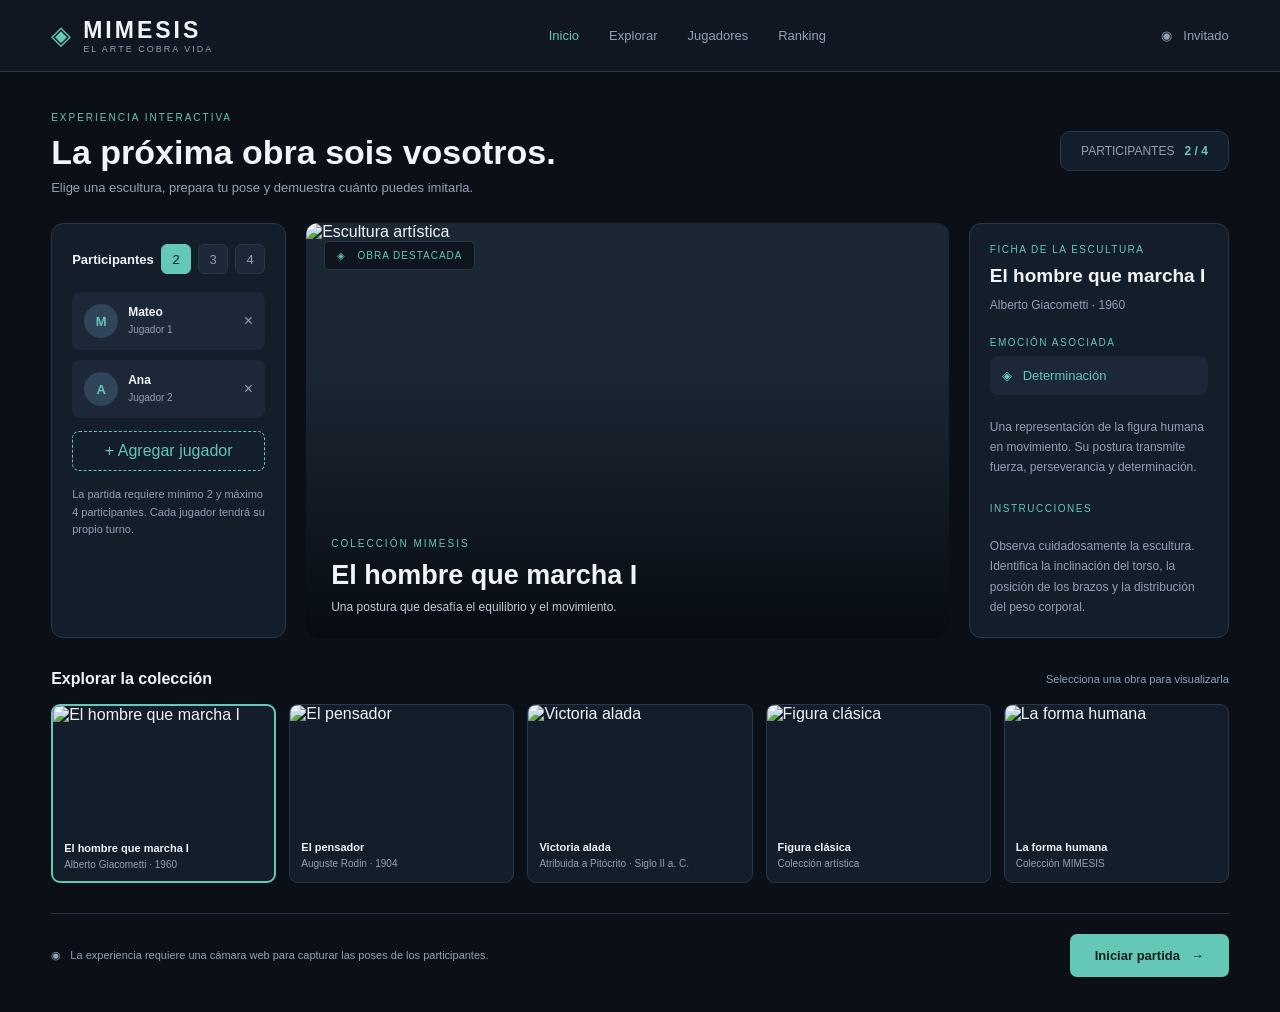
==== index.html @ 9982d20b "Componentes Iniciales" ====
<!DOCTYPE html>
<html lang="es">
<head>
    <meta charset="UTF-8">
    <meta name="viewport" content="width=device-width, initial-scale=1.0">
    <meta name="theme-color" content="#0b1018">
    <title>MIMESIS | Museo interactivo</title>

    <!-- Orden: base global → estructura → componentes -->
    <link rel="stylesheet" href="/css/styles.css">
    <link rel="stylesheet" href="/css/layout.css">
    <link rel="stylesheet" href="/css/components.css">
</head>

<body>

<header>
    <div class="brand">
        <div class="brand-icon">◈</div>
        <div>
            <h1>MIMESIS</h1>
            <span>EL ARTE COBRA VIDA</span>
        </div>
    </div>

    <nav>
        <a href="#" class="active">Inicio</a>
        <a href="#gallery">Explorar</a>
        <a href="#players">Jugadores</a>
        <a href="#ranking">Ranking</a>
    </nav>

    <div class="profile">◉ &nbsp; Invitado</div>
</header>

<main>

    <section class="welcome">
        <div>
            <small>EXPERIENCIA INTERACTIVA</small>
            <h2>La próxima obra sois vosotros.</h2>
            <p>Elige una escultura, prepara tu pose y demuestra cuánto puedes imitarla.</p>
        </div>

        <div class="round-info">
            PARTICIPANTES &nbsp; <strong id="player-counter">2 / 4</strong>
        </div>
    </section>

    <section class="dashboard">

        <!-- JUGADORES -->

        <aside class="panel" id="players">

            <div class="panel-title">
                <strong>Participantes</strong>

                <div class="player-count">
                    <button class="count-option" data-count="2">2</button>
                    <button class="count-option active" data-count="3">3</button>
                    <button class="count-option" data-count="4">4</button>
                </div>
            </div>

            <div class="players-list" id="players-list"></div>

            <button class="add-player" id="add-player">
                + Agregar jugador
            </button>

            <p class="player-help">
                La partida requiere mínimo 2 y máximo 4 participantes.
                Cada jugador tendrá su propio turno.
            </p>

        </aside>

        <!-- ESCULTURA PRINCIPAL -->

        <section class="sculpture-card">

            <img
                id="main-image"
                src="https://images.unsplash.com/photo-1579783902614-a3fb3927b6a5?w=1200"
                alt="Escultura artística"
            >

            <div class="sculpture-overlay"></div>

            <div class="featured-label">
                ◈ &nbsp; OBRA DESTACADA
            </div>

            <div class="sculpture-description">
                <small>COLECCIÓN MIMESIS</small>
                <h3 id="main-title">El hombre que marcha I</h3>
                <p id="main-subtitle">
                    Una postura que desafía el equilibrio y el movimiento.
                </p>
            </div>

        </section>

        <!-- INFORMACIÓN DE OBRA -->

        <aside class="panel info-panel">

            <span class="info-label">Ficha de la escultura</span>

            <h3 id="info-title">El hombre que marcha I</h3>

            <p class="author" id="info-author">
                Alberto Giacometti · 1960
            </p>

            <span class="info-label">Emoción asociada</span>

            <div class="emotion" id="info-emotion">
                ◈ &nbsp; Determinación
            </div>

            <p class="info-description" id="info-description">
                Una representación de la figura humana en movimiento.
                Su postura transmite fuerza, perseverancia y determinación.
            </p>

            <div class="info-instructions">
                <span class="info-label">Instrucciones</span>
                <p class="info-description">
                    Observa cuidadosamente la escultura. Identifica la
                    inclinación del torso, la posición de los brazos
                    y la distribución del peso corporal.
                </p>
            </div>

        </aside>

    </section>

    <!-- GALERÍA -->

    <section class="gallery-section" id="gallery">

        <div class="gallery-header">
            <h3>Explorar la colección</h3>
            <span>Selecciona una obra para visualizarla</span>
        </div>

        <div class="gallery" id="gallery-list"></div>

    </section>

    <!-- FOOTER -->

    <footer class="bottom-bar">

        <p>
            ◉ &nbsp; La experiencia requiere una cámara web para
            capturar las poses de los participantes.
        </p>

        <button class="start-button" id="start-game">
            Iniciar partida &nbsp; →
        </button>

    </footer>

</main>

<div class="notification" id="notification"></div>

<script>

    // DATOS DE JUGADORES

    let players = [
        { name: "Mateo" },
        { name: "Ana" }
    ];

    // COLECCIÓN DE ESCULTURAS

    const sculptures = [
        {
            title: "El hombre que marcha I",
            author: "Alberto Giacometti · 1960",
            emotion: "Determinación",
            description: "Una representación de la figura humana en movimiento. Su postura transmite fuerza, perseverancia y determinación.",
            subtitle: "Una postura que desafía el equilibrio y el movimiento.",
            image: "https://images.unsplash.com/photo-1579783902614-a3fb3927b6a5?w=1200"
        },
        {
            title: "El pensador",
            author: "Auguste Rodin · 1904",
            emotion: "Reflexión",
            description: "Una figura concentrada en sus pensamientos, cuya postura transmite introspección y esfuerzo intelectual.",
            subtitle: "El cuerpo como representación del pensamiento.",
            image: "https://images.unsplash.com/photo-1577083552431-6e5fd01aa342?w=1200"
        },
        {
            title: "Victoria alada",
            author: "Atribuida a Pitócrito · Siglo II a. C.",
            emotion: "Triunfo",
            description: "Una figura que representa el movimiento, la victoria y la energía.",
            subtitle: "El movimiento convertido en arte.",
            image: "https://images.unsplash.com/photo-1561839561-b13bcfe95249?w=1200"
        },
        {
            title: "Figura clásica",
            author: "Colección artística",
            emotion: "Serenidad",
            description: "Una figura de inspiración clásica que transmite equilibrio y armonía.",
            subtitle: "Equilibrio y proporción en la figura humana.",
            image: "https://images.unsplash.com/photo-1578301978693-85fa9c0320b9?w=1200"
        },
        {
            title: "La forma humana",
            author: "Colección MIMESIS",
            emotion: "Contemplación",
            description: "Una exploración artística de la anatomía y la expresión corporal.",
            subtitle: "Descubre la expresión del cuerpo.",
            image: "https://images.unsplash.com/photo-1579783900882-c0d3dad7b119?w=1200"
        }
    ];

    let selectedSculpture = 0;

    // ELEMENTOS HTML

    const playersList = document.getElementById("players-list");
    const galleryList = document.getElementById("gallery-list");

    // NOTIFICACIONES

    function notify(message) {
        const notification = document.getElementById("notification");

        notification.textContent = message;
        notification.style.display = "block";

        setTimeout(() => {
            notification.style.display = "none";
        }, 2500);
    }

    // RENDERIZAR JUGADORES

    function renderPlayers() {

        playersList.innerHTML = "";

        players.forEach((player, index) => {

            const element = document.createElement("div");
            element.className = "player";

            const avatar = document.createElement("div");
            avatar.className = "avatar";
            avatar.textContent = player.name.charAt(0).toUpperCase();

            const nameContainer = document.createElement("div");
            nameContainer.className = "player-name";

            const name = document.createElement("strong");
            name.textContent = player.name;

            const role = document.createElement("small");
            role.textContent = `Jugador ${index + 1}`;

            nameContainer.append(name, role);

            const remove = document.createElement("button");
            remove.className = "remove-player";
            remove.textContent = "×";
            remove.setAttribute("aria-label", `Eliminar ${player.name}`);

            remove.addEventListener("click", () => {
                if (players.length <= 2) {
                    notify("Se necesitan mínimo 2 jugadores.");
                    return;
                }

                players.splice(index, 1);
                renderPlayers();
            });

            element.append(avatar, nameContainer, remove);
            playersList.appendChild(element);

        });

        document.getElementById("player-counter").textContent =
            `${players.length} / 4`;

        document.getElementById("add-player").disabled =
            players.length >= 4;

        document.querySelectorAll(".count-option").forEach(button => {
            button.classList.toggle(
                "active",
                Number(button.dataset.count) === players.length
            );
        });
    }

    // AGREGAR JUGADORES

    document.getElementById("add-player").addEventListener("click", () => {

        if (players.length >= 4) {
            notify("Máximo 4 participantes.");
            return;
        }

        const name = prompt("Nombre del nuevo participante:");

        if (!name || !name.trim()) return;

        players.push({ name: name.trim() });

        renderPlayers();
    });

    // SELECTOR DE CANTIDAD

    document.querySelectorAll(".count-option").forEach(button => {

        button.addEventListener("click", () => {

            const count = Number(button.dataset.count);

            while (players.length < count) {
                players.push({ name: `Jugador ${players.length + 1}` });
            }

            while (players.length > count) {
                players.pop();
            }

            renderPlayers();
        });

    });

    // RENDERIZAR GALERÍA

    function renderGallery() {

        galleryList.innerHTML = "";

        sculptures.forEach((sculpture, index) => {

            const card = document.createElement("article");
            card.className = "gallery-item";

            if (index === selectedSculpture) {
                card.classList.add("selected");
            }

            const image = document.createElement("img");
            image.src = sculpture.image;
            image.alt = sculpture.title;
            image.loading = "lazy";

            const details = document.createElement("div");

            const title = document.createElement("strong");
            title.textContent = sculpture.title;

            const author = document.createElement("small");
            author.textContent = sculpture.author;

            details.append(title, author);
            card.append(image, details);

            card.addEventListener("click", () => {
                selectSculpture(index);
            });

            galleryList.appendChild(card);

        });

    }

    // SELECCIONAR ESCULTURA

    function selectSculpture(index) {

        selectedSculpture = index;

        const sculpture = sculptures[index];

        document.getElementById("main-image").src = sculpture.image;
        document.getElementById("main-title").textContent = sculpture.title;
        document.getElementById("main-subtitle").textContent = sculpture.subtitle;

        document.getElementById("info-title").textContent = sculpture.title;
        document.getElementById("info-author").textContent = sculpture.author;

        document.getElementById("info-emotion").textContent =
            "◈  " + sculpture.emotion;

        document.getElementById("info-description").textContent =
            sculpture.description;

        renderGallery();
    }

    // INICIAR PARTIDA

    document.getElementById("start-game").addEventListener("click", () => {

        if (players.length < 2 || players.length > 4) {
            notify("La partida requiere entre 2 y 4 jugadores.");
            return;
        }

        const gameData = {
            players: players,
            sculpture: sculptures[selectedSculpture],
            currentPlayer: 0,
            round: 1
        };

        sessionStorage.setItem(
            "mimesisGame",
            JSON.stringify(gameData)
        );

        notify("¡Configuración lista! Preparando partida...");

        window.location.href = "game.html";

        console.log("Partida configurada:", gameData);

    });

    // INICIALIZACIÓN

    renderPlayers();
    renderGallery();

</script>

</body>
</html>
---- css/styles.css ----
/* ==========================================================
   styles.css
   Base global: variables, reset, tipografía y utilidades
   ========================================================== */

:root {
    --background: #0b1018;
    --surface: #141d2a;
    --surface-light: #1c2838;
    --border: #29374a;
    --text: #f1f4f8;
    --muted: #91a0b4;
    --accent: #65c7b5;
    --accent-hover: #80dfcc;
    --accent-contrast: #10221f;
    --danger: #ff8585;
}

* {
    margin: 0;
    padding: 0;
    box-sizing: border-box;
}

body {
    font-family: Inter, "Segoe UI", sans-serif;
    background: var(--background);
    color: var(--text);
    min-height: 100vh;
}

button,
input {
    font: inherit;
}

button {
    cursor: pointer;
}

/* Utilidades */

.muted {
    color: var(--muted);
}
---- css/layout.css ----
/* ==========================================================
   layout.css
   Estructura de página: header, main, grids, footer y
   comportamiento responsive
   ========================================================== */

/* HEADER */

header {
    height: 72px;
    padding: 0 4%;
    display: flex;
    align-items: center;
    justify-content: space-between;
    background: #101722;
    border-bottom: 1px solid var(--border);
}

.brand {
    display: flex;
    align-items: center;
    gap: 12px;
}

nav {
    display: flex;
    gap: 30px;
}

/* MAIN */

main {
    max-width: 1550px;
    margin: auto;
    padding: 35px 4%;
}

.welcome {
    display: flex;
    align-items: center;
    justify-content: space-between;
    margin-bottom: 28px;
    gap: 15px;
}

/* DASHBOARD */

.dashboard {
    display: grid;
    grid-template-columns: 235px minmax(300px, 1fr) 260px;
    gap: 20px;
    align-items: stretch;
}

/* GALERÍA */

.gallery-section {
    margin-top: 32px;
}

.gallery-header {
    display: flex;
    justify-content: space-between;
    align-items: center;
    margin-bottom: 16px;
}

.gallery {
    display: grid;
    grid-template-columns: repeat(5, minmax(0, 1fr));
    gap: 13px;
}

/* FOOTER */

.bottom-bar {
    margin-top: 30px;
    padding-top: 20px;
    border-top: 1px solid var(--border);
    display: flex;
    justify-content: space-between;
    align-items: center;
    gap: 15px;
}

/* RESPONSIVE */

@media (max-width: 1050px) {
    .dashboard {
        grid-template-columns: 210px 1fr;
    }

    .info-panel {
        grid-column: 1 / -1;
    }

    .gallery {
        grid-template-columns: repeat(3, 1fr);
    }
}

@media (max-width: 650px) {
    header {
        padding: 0 18px;
    }

    nav {
        display: none;
    }

    main {
        padding: 25px 16px;
    }

    .dashboard {
        grid-template-columns: 1fr;
    }

    .info-panel {
        grid-column: auto;
    }

    .gallery {
        grid-template-columns: repeat(2, 1fr);
    }

    .welcome {
        align-items: flex-start;
        flex-direction: column;
    }

    .bottom-bar {
        flex-direction: column;
        align-items: stretch;
    }

    .start-button {
        width: 100%;
    }
}
---- css/components.css ----
/* ==========================================================
   components.css
   Componentes reutilizables: marca, navegación, paneles,
   jugadores, escultura, ficha, galería, botones y avisos
   ========================================================== */

/* MARCA */

.brand-icon {
    font-size: 26px;
    color: var(--accent);
}

.brand h1 {
    font-size: 23px;
    letter-spacing: 3px;
}

.brand span {
    display: block;
    font-size: 9px;
    letter-spacing: 2px;
    color: var(--muted);
}

/* NAVEGACIÓN Y PERFIL */

nav a {
    text-decoration: none;
    color: var(--muted);
    font-size: 13px;
    transition: .2s;
}

nav a:hover,
nav a.active {
    color: var(--accent);
}

.profile {
    font-size: 13px;
    color: var(--muted);
}

/* BIENVENIDA */

.welcome small {
    color: var(--accent);
    text-transform: uppercase;
    letter-spacing: 2px;
    font-size: 10px;
}

.welcome h2 {
    font-size: clamp(23px, 3vw, 34px);
    margin-top: 8px;
}

.welcome p {
    color: var(--muted);
    margin-top: 8px;
    font-size: 13px;
}

.round-info {
    background: var(--surface);
    border: 1px solid var(--border);
    border-radius: 10px;
    padding: 12px 20px;
    font-size: 12px;
    color: var(--muted);
}

.round-info strong {
    color: var(--accent);
}

/* PANEL */

.panel {
    background: var(--surface);
    border: 1px solid var(--border);
    border-radius: 12px;
    padding: 20px;
}

.panel-title {
    font-size: 13px;
    margin-bottom: 18px;
    display: flex;
    justify-content: space-between;
    align-items: center;
}

/* SELECTOR DE JUGADORES */

.player-count {
    display: flex;
    gap: 7px;
}

.count-option {
    width: 30px;
    height: 30px;
    border: 1px solid var(--border);
    border-radius: 6px;
    background: var(--surface-light);
    color: var(--muted);
}

.count-option.active {
    background: var(--accent);
    color: var(--accent-contrast);
    border-color: var(--accent);
}

/* LISTA DE JUGADORES */

.players-list {
    display: flex;
    flex-direction: column;
    gap: 10px;
}

.player {
    display: flex;
    align-items: center;
    gap: 10px;
    padding: 11px;
    background: var(--surface-light);
    border: 1px solid transparent;
    border-radius: 8px;
}

.avatar {
    width: 34px;
    height: 34px;
    display: grid;
    place-items: center;
    border-radius: 50%;
    background: #30445a;
    font-size: 13px;
    font-weight: bold;
    color: var(--accent);
}

.player-name {
    flex: 1;
    min-width: 0;
}

.player-name strong {
    display: block;
    font-size: 12px;
}

.player-name small {
    color: var(--muted);
    font-size: 10px;
}

.remove-player {
    border: none;
    background: transparent;
    color: var(--muted);
    font-size: 16px;
}

.remove-player:hover {
    color: var(--danger);
}

.add-player {
    width: 100%;
    margin-top: 13px;
    padding: 10px;
    background: transparent;
    color: var(--accent);
    border: 1px dashed var(--accent);
    border-radius: 7px;
}

.add-player:disabled {
    opacity: .4;
    cursor: not-allowed;
}

.player-help {
    margin-top: 15px;
    font-size: 11px;
    color: var(--muted);
    line-height: 1.6;
}

/* TARJETA DE ESCULTURA */

.sculpture-card {
    position: relative;
    overflow: hidden;
    min-height: 400px;
    border-radius: 12px;
    background: #1c2734;
}

.sculpture-card img {
    width: 100%;
    height: 100%;
    min-height: 400px;
    object-fit: cover;
    position: absolute;
    inset: 0;
    transition: opacity .3s;
}

.sculpture-overlay {
    position: absolute;
    inset: 0;
    background: linear-gradient(
        transparent 35%,
        rgba(5, 9, 15, .9) 100%
    );
}

.featured-label {
    position: absolute;
    top: 18px;
    left: 18px;
    background: rgba(10, 17, 25, .8);
    border: 1px solid var(--border);
    border-radius: 5px;
    padding: 8px 12px;
    font-size: 10px;
    color: var(--accent);
    letter-spacing: 1px;
}

.sculpture-description {
    position: absolute;
    bottom: 24px;
    left: 25px;
    right: 25px;
}

.sculpture-description small {
    color: var(--accent);
    font-size: 10px;
    letter-spacing: 2px;
    text-transform: uppercase;
}

.sculpture-description h3 {
    font-size: 27px;
    margin: 9px 0;
}

.sculpture-description p {
    color: #c1cbd6;
    font-size: 12px;
}

/* FICHA DE LA OBRA */

.info-panel h3 {
    font-size: 19px;
    line-height: 1.4;
    margin-bottom: 8px;
}

.info-panel .author {
    font-size: 12px;
    color: var(--muted);
    margin-bottom: 25px;
}

.info-label {
    display: block;
    color: var(--accent);
    font-size: 10px;
    text-transform: uppercase;
    letter-spacing: 1.5px;
    margin-bottom: 8px;
}

.info-value {
    font-size: 13px;
    margin-bottom: 24px;
}

.emotion {
    padding: 12px;
    background: var(--surface-light);
    border-radius: 8px;
    color: var(--accent);
    font-size: 13px;
}

.info-description {
    font-size: 12px;
    color: var(--muted);
    line-height: 1.7;
    margin-top: 22px;
}

.info-instructions {
    margin-top: 25px;
}

/* GALERÍA */

.gallery-header h3 {
    font-size: 16px;
}

.gallery-header span {
    color: var(--muted);
    font-size: 11px;
}

.gallery-item {
    background: var(--surface);
    border: 1px solid var(--border);
    border-radius: 9px;
    overflow: hidden;
    cursor: pointer;
    transition: .2s;
}

.gallery-item:hover {
    transform: translateY(-3px);
    border-color: var(--accent);
}

.gallery-item.selected {
    border: 2px solid var(--accent);
}

.gallery-item img {
    width: 100%;
    height: 125px;
    object-fit: cover;
    display: block;
}

.gallery-item div {
    padding: 11px;
}

.gallery-item strong {
    display: block;
    font-size: 11px;
}

.gallery-item small {
    display: block;
    color: var(--muted);
    font-size: 10px;
    margin-top: 5px;
}

/* BARRA INFERIOR Y BOTÓN PRINCIPAL */

.bottom-bar p {
    font-size: 11px;
    color: var(--muted);
}

.start-button {
    background: var(--accent);
    color: var(--accent-contrast);
    border: none;
    border-radius: 7px;
    padding: 14px 25px;
    font-weight: bold;
    font-size: 13px;
    transition: .2s;
}

.start-button:hover {
    background: var(--accent-hover);
    transform: translateY(-2px);
}

/* NOTIFICACIÓN */

.notification {
    position: fixed;
    bottom: 25px;
    right: 25px;
    padding: 15px 20px;
    background: var(--surface-light);
    border: 1px solid var(--accent);
    border-radius: 8px;
    font-size: 13px;
    display: none;
    z-index: 10;
}
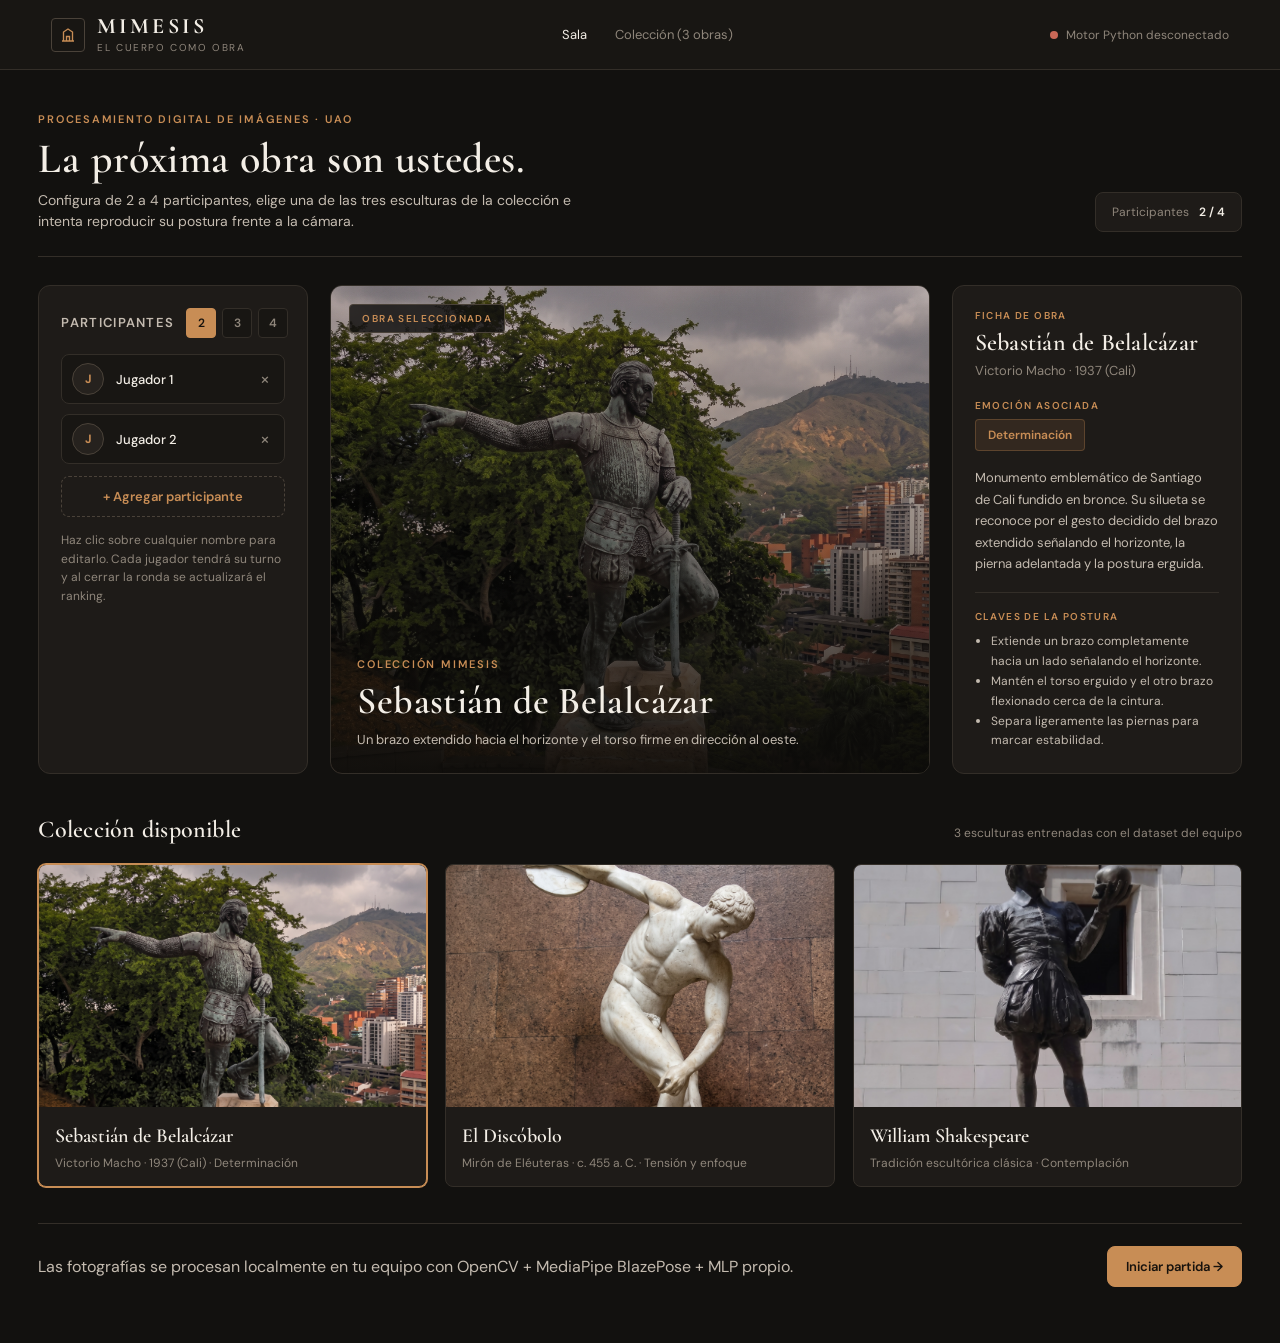
==== commit a3abb05e: "Ajustes puntos, implementacion modelos." ====
--- a/index.html
+++ b/index.html
@@ -3,446 +3,124 @@
 <head>
     <meta charset="UTF-8">
     <meta name="viewport" content="width=device-width, initial-scale=1.0">
-    <meta name="theme-color" content="#0b1018">
-    <title>MIMESIS | Museo interactivo</title>
+    <meta name="theme-color" content="#12110f">
+    <title>MIMESIS · Colección y Sala</title>
 
-    <!-- Orden: base global → estructura → componentes -->
-    <link rel="stylesheet" href="/css/styles.css">
-    <link rel="stylesheet" href="/css/layout.css">
-    <link rel="stylesheet" href="/css/components.css">
+    <link rel="stylesheet" href="css/styles.css">
+    <link rel="stylesheet" href="css/layout.css">
+    <link rel="stylesheet" href="css/components.css">
 </head>
-
 <body>
 
-<header>
-    <div class="brand">
-        <div class="brand-icon">◈</div>
+<header class="site-header">
+    <a class="brand" href="index.html">
+        <div class="brand-mark" aria-hidden="true">
+            <svg width="18" height="18" viewBox="0 0 24 24" fill="none" stroke="currentColor" stroke-width="1.8">
+                <path d="M4 20h16M6 20V8l6-4 6 4v12M10 20v-6h4v6"/>
+            </svg>
+        </div>
         <div>
-            <h1>MIMESIS</h1>
-            <span>EL ARTE COBRA VIDA</span>
+            <div class="brand-title">MIMESIS</div>
+            <span class="brand-subtitle">El cuerpo como obra</span>
         </div>
-    </div>
+    </a>
 
-    <nav>
-        <a href="#" class="active">Inicio</a>
-        <a href="#gallery">Explorar</a>
-        <a href="#players">Jugadores</a>
-        <a href="#ranking">Ranking</a>
+    <nav class="site-nav" aria-label="Navegación principal">
+        <a href="#sala" class="active">Sala</a>
+        <a href="#coleccion">Colección (3 obras)</a>
     </nav>
 
-    <div class="profile">◉ &nbsp; Invitado</div>
+    <div class="header-meta" title="Estado del servidor Python local">
+        <span class="status-dot" id="backend-dot"></span>
+        <span id="backend-label">Verificando motor Python…</span>
+    </div>
 </header>
 
-<main>
-
-    <section class="welcome">
+<main class="page-main" id="sala">
+    <section class="page-intro">
         <div>
-            <small>EXPERIENCIA INTERACTIVA</small>
-            <h2>La próxima obra sois vosotros.</h2>
-            <p>Elige una escultura, prepara tu pose y demuestra cuánto puedes imitarla.</p>
+            <span class="eyebrow">Procesamiento Digital de Imágenes · UAO</span>
+            <h2>La próxima obra son ustedes.</h2>
+            <p>Configura de 2 a 4 participantes, elige una de las tres esculturas de la colección e intenta reproducir su postura frente a la cámara.</p>
         </div>
-
-        <div class="round-info">
-            PARTICIPANTES &nbsp; <strong id="player-counter">2 / 4</strong>
+        <div class="meta-pill">
+            Participantes <strong id="player-counter">2 / 4</strong>
         </div>
     </section>
 
-    <section class="dashboard">
-
-        <!-- JUGADORES -->
-
+    <section class="lobby-grid">
+        <!-- PARTICIPANTES -->
         <aside class="panel" id="players">
-
-            <div class="panel-title">
-                <strong>Participantes</strong>
-
-                <div class="player-count">
-                    <button class="count-option" data-count="2">2</button>
-                    <button class="count-option active" data-count="3">3</button>
-                    <button class="count-option" data-count="4">4</button>
+            <div class="panel-heading">
+                <h3>Participantes</h3>
+                <div class="count-group" role="group" aria-label="Número de jugadores">
+                    <button type="button" class="count-option active" data-count="2">2</button>
+                    <button type="button" class="count-option" data-count="3">3</button>
+                    <button type="button" class="count-option" data-count="4">4</button>
                 </div>
             </div>
 
             <div class="players-list" id="players-list"></div>
 
-            <button class="add-player" id="add-player">
-                + Agregar jugador
+            <button type="button" class="btn btn-dashed" id="add-player">
+                + Agregar participante
             </button>
 
-            <p class="player-help">
-                La partida requiere mínimo 2 y máximo 4 participantes.
-                Cada jugador tendrá su propio turno.
+            <p class="helper-text">
+                Haz clic sobre cualquier nombre para editarlo. Cada jugador tendrá su turno y al cerrar la ronda se actualizará el ranking.
             </p>
-
         </aside>
 
-        <!-- ESCULTURA PRINCIPAL -->
-
-        <section class="sculpture-card">
-
-            <img
-                id="main-image"
-                src="https://images.unsplash.com/photo-1579783902614-a3fb3927b6a5?w=1200"
-                alt="Escultura artística"
-            >
-
-            <div class="sculpture-overlay"></div>
-
-            <div class="featured-label">
-                ◈ &nbsp; OBRA DESTACADA
+        <!-- OBRA SELECCIONADA -->
+        <section class="sculpture-stage">
+            <img id="main-image" src="assets/sculptures/belalcazar.svg" alt="Obra seleccionada">
+            <div class="sculpture-scrim"></div>
+            <span class="sculpture-tag">Obra seleccionada</span>
+            <div class="sculpture-caption">
+                <span class="eyebrow">Colección Mimesis</span>
+                <h3 id="main-title">Sebastián de Belalcázar</h3>
+                <p id="main-subtitle"></p>
             </div>
-
-            <div class="sculpture-description">
-                <small>COLECCIÓN MIMESIS</small>
-                <h3 id="main-title">El hombre que marcha I</h3>
-                <p id="main-subtitle">
-                    Una postura que desafía el equilibrio y el movimiento.
-                </p>
-            </div>
-
         </section>
 
-        <!-- INFORMACIÓN DE OBRA -->
+        <!-- FICHA MUSEOGRÁFICA -->
+        <aside class="panel info-panel">
+            <span class="plaque-label">Ficha de obra</span>
+            <h3 class="plaque-title" id="info-title">Sebastián de Belalcázar</h3>
+            <p class="plaque-author" id="info-author">Victorio Macho · 1937</p>
 
-        <aside class="panel info-panel">
+            <span class="plaque-label">Emoción asociada</span>
+            <span class="emotion-badge" id="info-emotion">Determinación</span>
 
-            <span class="info-label">Ficha de la escultura</span>
+            <p class="plaque-copy" id="info-description"></p>
 
-            <h3 id="info-title">El hombre que marcha I</h3>
-
-            <p class="author" id="info-author">
-                Alberto Giacometti · 1960
-            </p>
-
-            <span class="info-label">Emoción asociada</span>
-
-            <div class="emotion" id="info-emotion">
-                ◈ &nbsp; Determinación
+            <div class="plaque-tips">
+                <span class="plaque-label">Claves de la postura</span>
+                <ul id="info-tips"></ul>
             </div>
-
-            <p class="info-description" id="info-description">
-                Una representación de la figura humana en movimiento.
-                Su postura transmite fuerza, perseverancia y determinación.
-            </p>
-
-            <div class="info-instructions">
-                <span class="info-label">Instrucciones</span>
-                <p class="info-description">
-                    Observa cuidadosamente la escultura. Identifica la
-                    inclinación del torso, la posición de los brazos
-                    y la distribución del peso corporal.
-                </p>
-            </div>
-
         </aside>
-
     </section>
 
-    <!-- GALERÍA -->
-
-    <section class="gallery-section" id="gallery">
-
+    <!-- COLECCIÓN DE 3 OBRAS -->
+    <section class="gallery-section" id="coleccion">
         <div class="gallery-header">
-            <h3>Explorar la colección</h3>
-            <span>Selecciona una obra para visualizarla</span>
+            <h3>Colección disponible</h3>
+            <span>3 esculturas entrenadas con el dataset del equipo</span>
         </div>
-
-        <div class="gallery" id="gallery-list"></div>
-
+        <div class="gallery-grid" id="gallery-list"></div>
     </section>
 
-    <!-- FOOTER -->
-
     <footer class="bottom-bar">
-
-        <p>
-            ◉ &nbsp; La experiencia requiere una cámara web para
-            capturar las poses de los participantes.
-        </p>
-
-        <button class="start-button" id="start-game">
-            Iniciar partida &nbsp; →
+        <p>Las fotografías se procesan localmente en tu equipo con OpenCV + MediaPipe BlazePose + MLP propio.</p>
+        <button type="button" class="btn btn-primary" id="start-game">
+            Iniciar partida →
         </button>
-
     </footer>
-
 </main>
 
-<div class="notification" id="notification"></div>
+<div class="toast" id="notification" role="status" aria-live="polite"></div>
 
-<script>
-
-    // DATOS DE JUGADORES
-
-    let players = [
-        { name: "Mateo" },
-        { name: "Ana" }
-    ];
-
-    // COLECCIÓN DE ESCULTURAS
-
-    const sculptures = [
-        {
-            title: "El hombre que marcha I",
-            author: "Alberto Giacometti · 1960",
-            emotion: "Determinación",
-            description: "Una representación de la figura humana en movimiento. Su postura transmite fuerza, perseverancia y determinación.",
-            subtitle: "Una postura que desafía el equilibrio y el movimiento.",
-            image: "https://images.unsplash.com/photo-1579783902614-a3fb3927b6a5?w=1200"
-        },
-        {
-            title: "El pensador",
-            author: "Auguste Rodin · 1904",
-            emotion: "Reflexión",
-            description: "Una figura concentrada en sus pensamientos, cuya postura transmite introspección y esfuerzo intelectual.",
-            subtitle: "El cuerpo como representación del pensamiento.",
-            image: "https://images.unsplash.com/photo-1577083552431-6e5fd01aa342?w=1200"
-        },
-        {
-            title: "Victoria alada",
-            author: "Atribuida a Pitócrito · Siglo II a. C.",
-            emotion: "Triunfo",
-            description: "Una figura que representa el movimiento, la victoria y la energía.",
-            subtitle: "El movimiento convertido en arte.",
-            image: "https://images.unsplash.com/photo-1561839561-b13bcfe95249?w=1200"
-        },
-        {
-            title: "Figura clásica",
-            author: "Colección artística",
-            emotion: "Serenidad",
-            description: "Una figura de inspiración clásica que transmite equilibrio y armonía.",
-            subtitle: "Equilibrio y proporción en la figura humana.",
-            image: "https://images.unsplash.com/photo-1578301978693-85fa9c0320b9?w=1200"
-        },
-        {
-            title: "La forma humana",
-            author: "Colección MIMESIS",
-            emotion: "Contemplación",
-            description: "Una exploración artística de la anatomía y la expresión corporal.",
-            subtitle: "Descubre la expresión del cuerpo.",
-            image: "https://images.unsplash.com/photo-1579783900882-c0d3dad7b119?w=1200"
-        }
-    ];
-
-    let selectedSculpture = 0;
-
-    // ELEMENTOS HTML
-
-    const playersList = document.getElementById("players-list");
-    const galleryList = document.getElementById("gallery-list");
-
-    // NOTIFICACIONES
-
-    function notify(message) {
-        const notification = document.getElementById("notification");
-
-        notification.textContent = message;
-        notification.style.display = "block";
-
-        setTimeout(() => {
-            notification.style.display = "none";
-        }, 2500);
-    }
-
-    // RENDERIZAR JUGADORES
-
-    function renderPlayers() {
-
-        playersList.innerHTML = "";
-
-        players.forEach((player, index) => {
-
-            const element = document.createElement("div");
-            element.className = "player";
-
-            const avatar = document.createElement("div");
-            avatar.className = "avatar";
-            avatar.textContent = player.name.charAt(0).toUpperCase();
-
-            const nameContainer = document.createElement("div");
-            nameContainer.className = "player-name";
-
-            const name = document.createElement("strong");
-            name.textContent = player.name;
-
-            const role = document.createElement("small");
-            role.textContent = `Jugador ${index + 1}`;
-
-            nameContainer.append(name, role);
-
-            const remove = document.createElement("button");
-            remove.className = "remove-player";
-            remove.textContent = "×";
-            remove.setAttribute("aria-label", `Eliminar ${player.name}`);
-
-            remove.addEventListener("click", () => {
-                if (players.length <= 2) {
-                    notify("Se necesitan mínimo 2 jugadores.");
-                    return;
-                }
-
-                players.splice(index, 1);
-                renderPlayers();
-            });
-
-            element.append(avatar, nameContainer, remove);
-            playersList.appendChild(element);
-
-        });
-
-        document.getElementById("player-counter").textContent =
-            `${players.length} / 4`;
-
-        document.getElementById("add-player").disabled =
-            players.length >= 4;
-
-        document.querySelectorAll(".count-option").forEach(button => {
-            button.classList.toggle(
-                "active",
-                Number(button.dataset.count) === players.length
-            );
-        });
-    }
-
-    // AGREGAR JUGADORES
-
-    document.getElementById("add-player").addEventListener("click", () => {
-
-        if (players.length >= 4) {
-            notify("Máximo 4 participantes.");
-            return;
-        }
-
-        const name = prompt("Nombre del nuevo participante:");
-
-        if (!name || !name.trim()) return;
-
-        players.push({ name: name.trim() });
-
-        renderPlayers();
-    });
-
-    // SELECTOR DE CANTIDAD
-
-    document.querySelectorAll(".count-option").forEach(button => {
-
-        button.addEventListener("click", () => {
-
-            const count = Number(button.dataset.count);
-
-            while (players.length < count) {
-                players.push({ name: `Jugador ${players.length + 1}` });
-            }
-
-            while (players.length > count) {
-                players.pop();
-            }
-
-            renderPlayers();
-        });
-
-    });
-
-    // RENDERIZAR GALERÍA
-
-    function renderGallery() {
-
-        galleryList.innerHTML = "";
-
-        sculptures.forEach((sculpture, index) => {
-
-            const card = document.createElement("article");
-            card.className = "gallery-item";
-
-            if (index === selectedSculpture) {
-                card.classList.add("selected");
-            }
-
-            const image = document.createElement("img");
-            image.src = sculpture.image;
-            image.alt = sculpture.title;
-            image.loading = "lazy";
-
-            const details = document.createElement("div");
-
-            const title = document.createElement("strong");
-            title.textContent = sculpture.title;
-
-            const author = document.createElement("small");
-            author.textContent = sculpture.author;
-
-            details.append(title, author);
-            card.append(image, details);
-
-            card.addEventListener("click", () => {
-                selectSculpture(index);
-            });
-
-            galleryList.appendChild(card);
-
-        });
-
-    }
-
-    // SELECCIONAR ESCULTURA
-
-    function selectSculpture(index) {
-
-        selectedSculpture = index;
-
-        const sculpture = sculptures[index];
-
-        document.getElementById("main-image").src = sculpture.image;
-        document.getElementById("main-title").textContent = sculpture.title;
-        document.getElementById("main-subtitle").textContent = sculpture.subtitle;
-
-        document.getElementById("info-title").textContent = sculpture.title;
-        document.getElementById("info-author").textContent = sculpture.author;
-
-        document.getElementById("info-emotion").textContent =
-            "◈  " + sculpture.emotion;
-
-        document.getElementById("info-description").textContent =
-            sculpture.description;
-
-        renderGallery();
-    }
-
-    // INICIAR PARTIDA
-
-    document.getElementById("start-game").addEventListener("click", () => {
-
-        if (players.length < 2 || players.length > 4) {
-            notify("La partida requiere entre 2 y 4 jugadores.");
-            return;
-        }
-
-        const gameData = {
-            players: players,
-            sculpture: sculptures[selectedSculpture],
-            currentPlayer: 0,
-            round: 1
-        };
-
-        sessionStorage.setItem(
-            "mimesisGame",
-            JSON.stringify(gameData)
-        );
-
-        notify("¡Configuración lista! Preparando partida...");
-
-        window.location.href = "game.html";
-
-        console.log("Partida configurada:", gameData);
-
-    });
-
-    // INICIALIZACIÓN
-
-    renderPlayers();
-    renderGallery();
-
-</script>
-
+<script src="js/sculptures.js"></script>
+<script src="js/lobby.js"></script>
 </body>
-</html>+</html>
--- a/css/styles.css
+++ b/css/styles.css
@@ -1,45 +1,106 @@
 /* ==========================================================
    styles.css
-   Base global: variables, reset, tipografía y utilidades
+   Sistema visual editorial de MIMESIS (galería oscura cálida)
    ========================================================== */
 
+@import url("https://fonts.googleapis.com/css2?family=Cormorant+Garamond:ital,wght@0,500;0,600;0,700;1,500&family=DM+Sans:wght@400;500;600;700&display=swap");
+
 :root {
-    --background: #0b1018;
-    --surface: #141d2a;
-    --surface-light: #1c2838;
-    --border: #29374a;
-    --text: #f1f4f8;
-    --muted: #91a0b4;
-    --accent: #65c7b5;
-    --accent-hover: #80dfcc;
-    --accent-contrast: #10221f;
-    --danger: #ff8585;
+    /* Superficies piedra / carbón cálido */
+    --bg: #12110f;
+    --bg-elevated: #181613;
+    --surface: #1e1b18;
+    --surface-soft: #26221e;
+    --border: #332e28;
+    --border-strong: #4a4239;
+
+    /* Tipografía */
+    --ink: #f3eee6;
+    --ink-secondary: #c4bbb0;
+    --muted: #8f867b;
+
+    /* Acento museográfico (bronce / terracota) */
+    --accent: #c88d55;
+    --accent-hover: #da9f66;
+    --accent-ink: #17120d;
+    --accent-soft: rgba(200, 141, 85, 0.12);
+
+    /* Semántica de evaluación por zonas */
+    --score-high: #6ea884;
+    --score-mid: #d6a44e;
+    --score-low: #c96857;
+    --score-na: #6f6962;
+
+    /* Fuentes y radios */
+    --font-display: "Cormorant Garamond", Georgia, "Times New Roman", serif;
+    --font-sans: "DM Sans", -apple-system, BlinkMacSystemFont, "Segoe UI", sans-serif;
+    --radius-sm: 4px;
+    --radius-md: 8px;
+    --radius-lg: 12px;
 }
 
-* {
+*,
+*::before,
+*::after {
     margin: 0;
     padding: 0;
     box-sizing: border-box;
 }
 
+html {
+    scroll-behavior: smooth;
+}
+
 body {
-    font-family: Inter, "Segoe UI", sans-serif;
-    background: var(--background);
-    color: var(--text);
+    font-family: var(--font-sans);
+    background: var(--bg);
+    color: var(--ink);
     min-height: 100vh;
+    line-height: 1.5;
+    -webkit-font-smoothing: antialiased;
+}
+
+h1, h2, h3, h4 {
+    font-family: var(--font-display);
+    font-weight: 600;
+    letter-spacing: 0.01em;
+    color: var(--ink);
+}
+
+p, small, label, li {
+    color: var(--ink-secondary);
+}
+
+a {
+    color: inherit;
+    text-decoration: none;
 }
 
 button,
 input {
-    font: inherit;
+    font-family: var(--font-sans);
+    font-size: inherit;
+    color: inherit;
 }
 
 button {
     cursor: pointer;
 }
 
-/* Utilidades */
+img {
+    max-width: 100%;
+    display: block;
+}
 
-.muted {
-    color: var(--muted);
-}+[hidden] {
+    display: none !important;
+}
+
+.sr-only {
+    position: absolute;
+    width: 1px;
+    height: 1px;
+    overflow: hidden;
+    clip: rect(0, 0, 0, 0);
+    white-space: nowrap;
+}
--- a/css/layout.css
+++ b/css/layout.css
@@ -1,118 +1,141 @@
 /* ==========================================================
    layout.css
-   Estructura de página: header, main, grids, footer y
-   comportamiento responsive
+   Estructura de página para Lobby (index.html) y Partida (game.html)
    ========================================================== */
 
-/* HEADER */
+/* HEADER COMPARTIDO */
 
-header {
-    height: 72px;
-    padding: 0 4%;
+.site-header {
+    height: 70px;
+    padding: 0 clamp(18px, 4vw, 56px);
     display: flex;
     align-items: center;
     justify-content: space-between;
-    background: #101722;
+    gap: 20px;
+    background: var(--bg-elevated);
+    border-bottom: 1px solid var(--border);
+    position: sticky;
+    top: 0;
+    z-index: 20;
+}
+
+.site-nav {
+    display: flex;
+    align-items: center;
+    gap: 28px;
+}
+
+/* CONTENEDOR PRINCIPAL */
+
+.page-main {
+    width: min(100% - clamp(32px, 6vw, 96px), 1380px);
+    margin: 0 auto;
+    padding: 36px 0 56px;
+}
+
+.page-intro {
+    display: flex;
+    align-items: flex-end;
+    justify-content: space-between;
+    gap: 20px;
+    padding-bottom: 24px;
+    margin-bottom: 28px;
     border-bottom: 1px solid var(--border);
 }
 
-.brand {
-    display: flex;
-    align-items: center;
-    gap: 12px;
-}
+/* LOBBY: DASHBOARD DE 3 COLUMNAS */
 
-nav {
-    display: flex;
-    gap: 30px;
-}
-
-/* MAIN */
-
-main {
-    max-width: 1550px;
-    margin: auto;
-    padding: 35px 4%;
-}
-
-.welcome {
-    display: flex;
-    align-items: center;
-    justify-content: space-between;
-    margin-bottom: 28px;
-    gap: 15px;
-}
-
-/* DASHBOARD */
-
-.dashboard {
+.lobby-grid {
     display: grid;
-    grid-template-columns: 235px minmax(300px, 1fr) 260px;
-    gap: 20px;
+    grid-template-columns: 270px minmax(340px, 1fr) 290px;
+    gap: 22px;
     align-items: stretch;
 }
 
-/* GALERÍA */
+/* GALERÍA DE 3 ESCULTURAS */
 
 .gallery-section {
-    margin-top: 32px;
+    margin-top: 38px;
 }
 
 .gallery-header {
     display: flex;
     justify-content: space-between;
-    align-items: center;
+    align-items: baseline;
+    gap: 12px;
     margin-bottom: 16px;
 }
 
-.gallery {
+.gallery-grid {
     display: grid;
-    grid-template-columns: repeat(5, minmax(0, 1fr));
-    gap: 13px;
+    grid-template-columns: repeat(3, minmax(0, 1fr));
+    gap: 18px;
 }
 
-/* FOOTER */
+/* PARTIDA: GRID PRINCIPAL */
+
+.game-grid {
+    display: grid;
+    grid-template-columns: minmax(0, 1fr) 320px;
+    gap: 22px;
+    align-items: start;
+}
+
+.side-column {
+    display: flex;
+    flex-direction: column;
+    gap: 18px;
+}
+
+.results-compare-grid {
+    display: grid;
+    grid-template-columns: 1fr 1fr;
+    gap: 16px;
+    margin-top: 18px;
+}
+
+/* BARRA INFERIOR */
 
 .bottom-bar {
-    margin-top: 30px;
-    padding-top: 20px;
+    margin-top: 36px;
+    padding-top: 22px;
     border-top: 1px solid var(--border);
     display: flex;
     justify-content: space-between;
     align-items: center;
-    gap: 15px;
+    gap: 18px;
 }
 
 /* RESPONSIVE */
 
-@media (max-width: 1050px) {
-    .dashboard {
-        grid-template-columns: 210px 1fr;
+@media (max-width: 1080px) {
+    .lobby-grid {
+        grid-template-columns: 250px 1fr;
     }
 
     .info-panel {
         grid-column: 1 / -1;
     }
 
-    .gallery {
-        grid-template-columns: repeat(3, 1fr);
+    .game-grid {
+        grid-template-columns: minmax(0, 1fr) 280px;
     }
 }
 
-@media (max-width: 650px) {
-    header {
-        padding: 0 18px;
-    }
-
-    nav {
+@media (max-width: 780px) {
+    .site-nav {
         display: none;
     }
 
-    main {
-        padding: 25px 16px;
+    .page-intro {
+        flex-direction: column;
+        align-items: flex-start;
     }
 
-    .dashboard {
+    .lobby-grid,
+    .game-grid,
+    .gallery-grid,
+    .results-compare-grid {
         grid-template-columns: 1fr;
     }
 
@@ -120,21 +143,12 @@
         grid-column: auto;
     }
 
-    .gallery {
-        grid-template-columns: repeat(2, 1fr);
-    }
-
-    .welcome {
-        align-items: flex-start;
-        flex-direction: column;
-    }
-
     .bottom-bar {
         flex-direction: column;
         align-items: stretch;
     }
 
-    .start-button {
+    .bottom-bar .btn {
         width: 100%;
     }
-}+}
--- a/css/components.css
+++ b/css/components.css
@@ -1,396 +1,1003 @@
 /* ==========================================================
    components.css
-   Componentes reutilizables: marca, navegación, paneles,
-   jugadores, escultura, ficha, galería, botones y avisos
+   Componentes museográficos: marca, paneles, fichas, cámara,
+   mapa de calor, diagnóstico PDI y modal de ranking
    ========================================================== */
 
 /* MARCA */
 
-.brand-icon {
-    font-size: 26px;
-    color: var(--accent);
-}
-
-.brand h1 {
-    font-size: 23px;
-    letter-spacing: 3px;
-}
-
-.brand span {
-    display: block;
-    font-size: 9px;
-    letter-spacing: 2px;
-    color: var(--muted);
-}
-
-/* NAVEGACIÓN Y PERFIL */
-
-nav a {
-    text-decoration: none;
-    color: var(--muted);
-    font-size: 13px;
-    transition: .2s;
-}
-
-nav a:hover,
-nav a.active {
-    color: var(--accent);
-}
-
-.profile {
-    font-size: 13px;
-    color: var(--muted);
-}
-
-/* BIENVENIDA */
-
-.welcome small {
-    color: var(--accent);
-    text-transform: uppercase;
-    letter-spacing: 2px;
-    font-size: 10px;
-}
-
-.welcome h2 {
-    font-size: clamp(23px, 3vw, 34px);
-    margin-top: 8px;
-}
-
-.welcome p {
-    color: var(--muted);
-    margin-top: 8px;
-    font-size: 13px;
-}
-
-.round-info {
-    background: var(--surface);
-    border: 1px solid var(--border);
-    border-radius: 10px;
-    padding: 12px 20px;
-    font-size: 12px;
-    color: var(--muted);
-}
-
-.round-info strong {
-    color: var(--accent);
-}
-
-/* PANEL */
-
-.panel {
-    background: var(--surface);
-    border: 1px solid var(--border);
-    border-radius: 12px;
-    padding: 20px;
-}
-
-.panel-title {
-    font-size: 13px;
-    margin-bottom: 18px;
-    display: flex;
-    justify-content: space-between;
+.brand {
+    display: inline-flex;
     align-items: center;
-}
-
-/* SELECTOR DE JUGADORES */
-
-.player-count {
-    display: flex;
-    gap: 7px;
-}
-
-.count-option {
-    width: 30px;
-    height: 30px;
-    border: 1px solid var(--border);
-    border-radius: 6px;
-    background: var(--surface-light);
-    color: var(--muted);
-}
-
-.count-option.active {
-    background: var(--accent);
-    color: var(--accent-contrast);
-    border-color: var(--accent);
-}
-
-/* LISTA DE JUGADORES */
-
-.players-list {
-    display: flex;
-    flex-direction: column;
-    gap: 10px;
-}
-
-.player {
-    display: flex;
-    align-items: center;
-    gap: 10px;
-    padding: 11px;
-    background: var(--surface-light);
-    border: 1px solid transparent;
-    border-radius: 8px;
-}
-
-.avatar {
+    gap: 12px;
+}
+
+.brand-mark {
     width: 34px;
     height: 34px;
     display: grid;
     place-items: center;
+    border: 1px solid var(--border-strong);
+    border-radius: var(--radius-sm);
+    color: var(--accent);
+}
+
+.brand-title {
+    font-family: var(--font-display);
+    font-size: 22px;
+    font-weight: 700;
+    letter-spacing: 0.14em;
+    line-height: 1;
+}
+
+.brand-subtitle {
+    display: block;
+    margin-top: 3px;
+    font-family: var(--font-sans);
+    font-size: 10px;
+    letter-spacing: 0.16em;
+    text-transform: uppercase;
+    color: var(--muted);
+}
+
+/* NAVEGACIÓN */
+
+.site-nav a {
+    font-size: 13px;
+    color: var(--muted);
+    transition: color 0.15s ease;
+}
+
+.site-nav a:hover,
+.site-nav a.active {
+    color: var(--ink);
+}
+
+.header-meta {
+    display: inline-flex;
+    align-items: center;
+    gap: 8px;
+    font-size: 12px;
+    color: var(--muted);
+}
+
+.status-dot {
+    width: 8px;
+    height: 8px;
     border-radius: 50%;
-    background: #30445a;
-    font-size: 13px;
-    font-weight: bold;
+    background: var(--muted);
+}
+
+.status-dot.online {
+    background: var(--score-high);
+}
+
+.status-dot.offline {
+    background: var(--score-low);
+}
+
+/* ENCABEZADO DE PÁGINA */
+
+.eyebrow {
+    display: inline-block;
+    font-family: var(--font-sans);
+    font-size: 11px;
+    font-weight: 600;
+    letter-spacing: 0.16em;
+    text-transform: uppercase;
     color: var(--accent);
 }
 
-.player-name {
+.page-intro h2 {
+    font-size: clamp(28px, 3.6vw, 42px);
+    line-height: 1.1;
+    margin-top: 6px;
+}
+
+.page-intro p {
+    margin-top: 8px;
+    font-size: 14px;
+    max-width: 560px;
+}
+
+.meta-pill {
+    display: inline-flex;
+    align-items: center;
+    gap: 10px;
+    padding: 10px 16px;
+    background: var(--surface);
+    border: 1px solid var(--border);
+    border-radius: var(--radius-md);
+    font-size: 12px;
+    color: var(--muted);
+    white-space: nowrap;
+}
+
+.meta-pill strong {
+    color: var(--ink);
+    font-weight: 600;
+}
+
+/* PANELES BASE */
+
+.panel {
+    background: var(--surface);
+    border: 1px solid var(--border);
+    border-radius: var(--radius-lg);
+    padding: 22px;
+    min-width: 0;
+}
+
+.panel-heading {
+    display: flex;
+    align-items: center;
+    justify-content: space-between;
+    gap: 12px;
+    margin-bottom: 16px;
+}
+
+.panel-heading h3 {
+    font-family: var(--font-sans);
+    font-size: 13px;
+    font-weight: 600;
+    text-transform: uppercase;
+    letter-spacing: 0.1em;
+    color: var(--ink-secondary);
+}
+
+/* BOTONES */
+
+.btn {
+    display: inline-flex;
+    align-items: center;
+    justify-content: center;
+    gap: 8px;
+    padding: 11px 18px;
+    border-radius: var(--radius-md);
+    border: 1px solid var(--border-strong);
+    background: var(--surface-soft);
+    color: var(--ink);
+    font-size: 13px;
+    font-weight: 600;
+    transition: background 0.15s ease, border-color 0.15s ease, transform 0.15s ease;
+}
+
+.btn:hover:not(:disabled) {
+    border-color: var(--accent);
+    background: #2f2a24;
+}
+
+.btn:disabled {
+    opacity: 0.42;
+    cursor: not-allowed;
+}
+
+.btn-primary {
+    background: var(--accent);
+    border-color: var(--accent);
+    color: var(--accent-ink);
+}
+
+.btn-primary:hover:not(:disabled) {
+    background: var(--accent-hover);
+    border-color: var(--accent-hover);
+}
+
+.btn-ghost {
+    background: transparent;
+    border-color: var(--border);
+    color: var(--ink-secondary);
+}
+
+.btn-ghost:hover:not(:disabled) {
+    color: var(--ink);
+    border-color: var(--border-strong);
+    background: var(--surface-soft);
+}
+
+.btn-dashed {
+    width: 100%;
+    margin-top: 12px;
+    background: transparent;
+    border: 1px dashed var(--border-strong);
+    color: var(--accent);
+}
+
+.btn-dashed:hover:not(:disabled) {
+    border-color: var(--accent);
+    background: var(--accent-soft);
+}
+
+/* PARTICIPANTES (LOBBY) */
+
+.count-group {
+    display: flex;
+    gap: 6px;
+}
+
+.count-option {
+    width: 30px;
+    height: 30px;
+    border-radius: var(--radius-sm);
+    border: 1px solid var(--border);
+    background: var(--bg-elevated);
+    color: var(--muted);
+    font-size: 12px;
+    font-weight: 600;
+}
+
+.count-option.active {
+    background: var(--accent);
+    border-color: var(--accent);
+    color: var(--accent-ink);
+}
+
+.players-list {
+    display: flex;
+    flex-direction: column;
+    gap: 10px;
+}
+
+.player-item {
+    display: flex;
+    align-items: center;
+    gap: 10px;
+    padding: 8px 10px;
+    background: var(--bg-elevated);
+    border: 1px solid var(--border);
+    border-radius: var(--radius-md);
+}
+
+.avatar {
+    width: 32px;
+    height: 32px;
+    flex: 0 0 32px;
+    display: grid;
+    place-items: center;
+    border-radius: 50%;
+    background: var(--surface-soft);
+    border: 1px solid var(--border-strong);
+    color: var(--accent);
+    font-size: 12px;
+    font-weight: 700;
+}
+
+.player-input {
     flex: 1;
     min-width: 0;
-}
-
-.player-name strong {
-    display: block;
-    font-size: 12px;
-}
-
-.player-name small {
-    color: var(--muted);
-    font-size: 10px;
+    background: transparent;
+    border: none;
+    outline: none;
+    color: var(--ink);
+    font-size: 13px;
+    font-weight: 500;
+    padding: 4px 2px;
+}
+
+.player-input:focus {
+    border-bottom: 1px solid var(--accent);
 }
 
 .remove-player {
     border: none;
     background: transparent;
     color: var(--muted);
-    font-size: 16px;
+    font-size: 18px;
+    line-height: 1;
+    padding: 2px 4px;
 }
 
 .remove-player:hover {
-    color: var(--danger);
-}
-
-.add-player {
-    width: 100%;
-    margin-top: 13px;
-    padding: 10px;
-    background: transparent;
-    color: var(--accent);
-    border: 1px dashed var(--accent);
-    border-radius: 7px;
-}
-
-.add-player:disabled {
-    opacity: .4;
-    cursor: not-allowed;
-}
-
-.player-help {
-    margin-top: 15px;
-    font-size: 11px;
-    color: var(--muted);
-    line-height: 1.6;
-}
-
-/* TARJETA DE ESCULTURA */
-
-.sculpture-card {
+    color: var(--score-low);
+}
+
+.helper-text {
+    margin-top: 14px;
+    font-size: 12px;
+    color: var(--muted);
+    line-height: 1.55;
+}
+
+/* ESCULTURA PRINCIPAL (LOBBY) */
+
+.sculpture-stage {
     position: relative;
     overflow: hidden;
-    min-height: 400px;
-    border-radius: 12px;
-    background: #1c2734;
-}
-
-.sculpture-card img {
+    min-height: 440px;
+    border-radius: var(--radius-lg);
+    border: 1px solid var(--border);
+    background: #0d0c0a;
+}
+
+.sculpture-stage img {
+    position: absolute;
+    inset: 0;
     width: 100%;
     height: 100%;
-    min-height: 400px;
     object-fit: cover;
-    position: absolute;
-    inset: 0;
-    transition: opacity .3s;
-}
-
-.sculpture-overlay {
+    object-position: center 20%;
+}
+
+.sculpture-scrim {
     position: absolute;
     inset: 0;
     background: linear-gradient(
-        transparent 35%,
-        rgba(5, 9, 15, .9) 100%
+        to top,
+        rgba(12, 11, 9, 0.94) 0%,
+        rgba(12, 11, 9, 0.45) 42%,
+        rgba(12, 11, 9, 0.15) 100%
     );
 }
 
-.featured-label {
+.sculpture-tag {
     position: absolute;
     top: 18px;
     left: 18px;
-    background: rgba(10, 17, 25, .8);
-    border: 1px solid var(--border);
-    border-radius: 5px;
-    padding: 8px 12px;
+    padding: 6px 12px;
+    border-radius: var(--radius-sm);
+    background: rgba(18, 17, 15, 0.82);
+    border: 1px solid var(--border-strong);
     font-size: 10px;
+    font-weight: 600;
+    letter-spacing: 0.14em;
+    text-transform: uppercase;
     color: var(--accent);
-    letter-spacing: 1px;
-}
-
-.sculpture-description {
+}
+
+.sculpture-caption {
     position: absolute;
+    left: 26px;
+    right: 26px;
     bottom: 24px;
-    left: 25px;
-    right: 25px;
-}
-
-.sculpture-description small {
+}
+
+.sculpture-caption h3 {
+    font-size: clamp(28px, 3vw, 38px);
+    line-height: 1.08;
+    margin: 6px 0 8px;
+}
+
+.sculpture-caption p {
+    font-size: 13px;
+    color: var(--ink-secondary);
+    max-width: 480px;
+}
+
+/* FICHA MUSEOGRÁFICA */
+
+.plaque-title {
+    font-size: 24px;
+    line-height: 1.15;
+    margin-bottom: 4px;
+}
+
+.plaque-author {
+    font-size: 13px;
+    color: var(--muted);
+    margin-bottom: 18px;
+}
+
+.plaque-label {
+    display: block;
+    font-size: 10px;
+    font-weight: 600;
+    letter-spacing: 0.14em;
+    text-transform: uppercase;
     color: var(--accent);
+    margin-bottom: 6px;
+}
+
+.emotion-badge {
+    display: inline-block;
+    padding: 6px 12px;
+    border-radius: var(--radius-sm);
+    background: var(--accent-soft);
+    border: 1px solid rgba(200, 141, 85, 0.28);
+    color: var(--accent);
+    font-size: 12px;
+    font-weight: 600;
+}
+
+.plaque-copy {
+    font-size: 13px;
+    line-height: 1.65;
+    margin-top: 16px;
+}
+
+.plaque-tips {
+    margin-top: 18px;
+    padding-top: 16px;
+    border-top: 1px solid var(--border);
+}
+
+.plaque-tips ul {
+    padding-left: 16px;
+    margin-top: 8px;
+    font-size: 12px;
+    line-height: 1.65;
+}
+
+/* GALERÍA */
+
+.gallery-header h3 {
+    font-size: 24px;
+}
+
+.gallery-header span {
+    font-size: 12px;
+    color: var(--muted);
+}
+
+.gallery-card {
+    display: flex;
+    flex-direction: column;
+    background: var(--surface);
+    border: 1px solid var(--border);
+    border-radius: var(--radius-md);
+    overflow: hidden;
+    cursor: pointer;
+    transition: border-color 0.15s ease, transform 0.15s ease;
+}
+
+.gallery-card:hover {
+    border-color: var(--border-strong);
+    transform: translateY(-2px);
+}
+
+.gallery-card.selected {
+    border-color: var(--accent);
+    box-shadow: 0 0 0 1px var(--accent);
+}
+
+.gallery-thumb {
+    aspect-ratio: 16 / 10;
+    background: #0d0c0a;
+    overflow: hidden;
+}
+
+.gallery-thumb img {
+    width: 100%;
+    height: 100%;
+    object-fit: cover;
+    object-position: center 20%;
+}
+
+.gallery-body {
+    padding: 14px 16px;
+}
+
+.gallery-body strong {
+    display: block;
+    font-family: var(--font-display);
+    font-size: 20px;
+    font-weight: 600;
+    color: var(--ink);
+}
+
+.gallery-body small {
+    display: block;
+    margin-top: 3px;
+    font-size: 12px;
+    color: var(--muted);
+}
+
+/* CÁMARA Y CAPTURA (game.html) */
+
+.camera-frame {
+    position: relative;
+    overflow: hidden;
+    aspect-ratio: 16 / 10;
+    min-height: 360px;
+    display: grid;
+    place-items: center;
+    background: #0a0908;
+    border: 1px solid var(--border-strong);
+    border-radius: var(--radius-md);
+}
+
+.camera-frame video,
+.camera-frame .captured-image {
+    position: absolute;
+    inset: 0;
+    width: 100%;
+    height: 100%;
+    object-fit: contain;
+    background: #0a0908;
+}
+
+.camera-frame video {
+    transform: scaleX(-1);
+    object-fit: cover;
+}
+
+.camera-placeholder {
+    z-index: 1;
+    max-width: 340px;
+    padding: 24px;
+    text-align: center;
+}
+
+.camera-placeholder svg {
+    margin: 0 auto 12px;
+    color: var(--accent);
+}
+
+.camera-placeholder strong {
+    display: block;
+    font-size: 15px;
+    margin-bottom: 6px;
+}
+
+.camera-placeholder p {
+    font-size: 13px;
+    color: var(--muted);
+}
+
+.camera-hud {
+    position: absolute;
+    inset: 14px;
+    z-index: 2;
+    pointer-events: none;
+    display: flex;
+    justify-content: space-between;
+    align-items: flex-start;
+}
+
+.hud-tag {
+    padding: 5px 10px;
+    border-radius: var(--radius-sm);
+    background: rgba(12, 11, 9, 0.78);
+    border: 1px solid var(--border);
     font-size: 10px;
-    letter-spacing: 2px;
+    letter-spacing: 0.1em;
     text-transform: uppercase;
-}
-
-.sculpture-description h3 {
-    font-size: 27px;
-    margin: 9px 0;
-}
-
-.sculpture-description p {
-    color: #c1cbd6;
-    font-size: 12px;
-}
-
-/* FICHA DE LA OBRA */
-
-.info-panel h3 {
-    font-size: 19px;
-    line-height: 1.4;
-    margin-bottom: 8px;
-}
-
-.info-panel .author {
-    font-size: 12px;
-    color: var(--muted);
-    margin-bottom: 25px;
-}
-
-.info-label {
+    color: var(--ink-secondary);
+}
+
+.hud-guide {
+    position: absolute;
+    inset: 10% 24%;
+    border: 1px dashed rgba(200, 141, 85, 0.45);
+    border-radius: var(--radius-md);
+}
+
+.countdown {
+    position: absolute;
+    inset: 0;
+    z-index: 4;
+    display: none;
+    place-items: center;
+    background: rgba(10, 9, 8, 0.45);
+    font-family: var(--font-display);
+    font-size: clamp(76px, 12vw, 132px);
+    font-weight: 700;
+    color: var(--ink);
+}
+
+.countdown.visible {
+    display: grid;
+}
+
+.camera-actions {
+    display: flex;
+    flex-wrap: wrap;
+    justify-content: center;
+    gap: 10px;
+    margin-top: 16px;
+}
+
+.camera-note {
+    text-align: center;
+    font-size: 12px;
+    color: var(--muted);
+    margin-top: 10px;
+}
+
+/* COLUMNA LATERAL DE PARTIDA */
+
+.current-player-card {
+    display: flex;
+    align-items: center;
+    gap: 12px;
+    padding: 12px;
+    border-radius: var(--radius-md);
+    background: var(--bg-elevated);
+    border: 1px solid var(--accent);
+}
+
+.current-player-card small {
     display: block;
-    color: var(--accent);
     font-size: 10px;
     text-transform: uppercase;
-    letter-spacing: 1.5px;
-    margin-bottom: 8px;
-}
-
-.info-value {
-    font-size: 13px;
-    margin-bottom: 24px;
-}
-
-.emotion {
+    letter-spacing: 0.12em;
+    color: var(--accent);
+}
+
+.current-player-card strong {
+    font-size: 15px;
+    color: var(--ink);
+}
+
+.turn-list {
+    display: flex;
+    flex-direction: column;
+    gap: 8px;
+    margin-top: 12px;
+}
+
+.turn-row {
+    display: flex;
+    align-items: center;
+    gap: 10px;
+    padding: 8px 10px;
+    border-radius: var(--radius-sm);
+    background: var(--bg-elevated);
+    border: 1px solid transparent;
+    font-size: 13px;
+}
+
+.turn-row.active {
+    border-color: var(--accent);
+    background: var(--accent-soft);
+}
+
+.turn-row .turn-name {
+    flex: 1;
+    color: var(--ink);
+}
+
+.turn-row .turn-score {
+    font-size: 12px;
+    font-weight: 600;
+    color: var(--accent);
+}
+
+.progress-wrap {
+    margin-top: 16px;
+}
+
+.progress-label {
+    display: flex;
+    justify-content: space-between;
+    font-size: 11px;
+    color: var(--muted);
+    margin-bottom: 6px;
+}
+
+.progress-track {
+    height: 6px;
+    background: var(--bg);
+    border-radius: 99px;
+    overflow: hidden;
+}
+
+.progress-fill {
+    height: 100%;
+    width: 0%;
+    background: var(--accent);
+    transition: width 0.25s ease;
+}
+
+.side-sculpture-img {
+    width: 100%;
+    aspect-ratio: 4 / 3;
+    object-fit: cover;
+    object-position: center 20%;
+    border-radius: var(--radius-md);
+    margin-bottom: 12px;
+    background: #0d0c0a;
+}
+
+/* RESULTADOS Y DIAGNÓSTICO PDI */
+
+.result-panel {
+    display: none;
+    margin-top: 20px;
+}
+
+.result-panel.visible {
+    display: block;
+}
+
+.status-badge {
+    font-size: 11px;
+    font-weight: 600;
+    padding: 4px 10px;
+    border-radius: 99px;
+    background: var(--surface-soft);
+    border: 1px solid var(--border);
+    color: var(--ink-secondary);
+}
+
+.status-badge.ready {
+    color: var(--score-high);
+    border-color: rgba(110, 168, 132, 0.4);
+}
+
+.status-badge.error {
+    color: var(--score-low);
+    border-color: rgba(201, 104, 87, 0.4);
+}
+
+.result-banner {
+    padding: 12px 14px;
+    border-radius: var(--radius-md);
+    background: var(--bg-elevated);
+    border: 1px solid var(--border);
+    font-size: 13px;
+    color: var(--ink-secondary);
+}
+
+.processing-box {
+    display: none;
+    align-items: center;
+    gap: 12px;
+    margin-top: 14px;
+    padding: 14px;
+    border-radius: var(--radius-md);
+    background: var(--accent-soft);
+    border: 1px solid rgba(200, 141, 85, 0.35);
+}
+
+.processing-box.visible {
+    display: flex;
+}
+
+.spinner {
+    width: 22px;
+    height: 22px;
+    flex: 0 0 22px;
+    border: 2px solid var(--border-strong);
+    border-top-color: var(--accent);
+    border-radius: 50%;
+    animation: spin 0.8s linear infinite;
+}
+
+@keyframes spin {
+    to { transform: rotate(360deg); }
+}
+
+.visual-card {
+    background: var(--bg-elevated);
+    border: 1px solid var(--border);
+    border-radius: var(--radius-md);
     padding: 12px;
-    background: var(--surface-light);
-    border-radius: 8px;
-    color: var(--accent);
-    font-size: 13px;
-}
-
-.info-description {
-    font-size: 12px;
-    color: var(--muted);
-    line-height: 1.7;
-    margin-top: 22px;
-}
-
-.info-instructions {
-    margin-top: 25px;
-}
-
-/* GALERÍA */
-
-.gallery-header h3 {
-    font-size: 16px;
-}
-
-.gallery-header span {
-    color: var(--muted);
+}
+
+.visual-card h4 {
+    font-family: var(--font-sans);
     font-size: 11px;
-}
-
-.gallery-item {
+    font-weight: 600;
+    text-transform: uppercase;
+    letter-spacing: 0.1em;
+    color: var(--muted);
+    margin-bottom: 10px;
+}
+
+.visual-stage {
+    position: relative;
+    aspect-ratio: 4 / 3;
+    overflow: hidden;
+    border-radius: var(--radius-sm);
+    background: #0a0908;
+}
+
+.visual-stage img {
+    width: 100%;
+    height: 100%;
+    object-fit: contain;
+}
+
+.visual-stage svg {
+    position: absolute;
+    inset: 0;
+    width: 100%;
+    height: 100%;
+    pointer-events: none;
+}
+
+.visual-placeholder {
+    height: 100%;
+    display: grid;
+    place-items: center;
+    text-align: center;
+    padding: 16px;
+    font-size: 12px;
+    color: var(--muted);
+}
+
+.score-summary {
+    display: flex;
+    align-items: center;
+    gap: 18px;
+    margin-top: 18px;
+    padding: 16px;
+    border-radius: var(--radius-md);
+    background: var(--bg-elevated);
+    border: 1px solid var(--border);
+}
+
+.score-ring {
+    width: 74px;
+    height: 74px;
+    flex: 0 0 74px;
+    display: grid;
+    place-items: center;
+    border-radius: 50%;
+    border: 3px solid var(--border-strong);
+    font-family: var(--font-display);
+    font-size: 28px;
+    font-weight: 700;
+    color: var(--muted);
+}
+
+.score-ring.high { border-color: var(--score-high); color: var(--score-high); }
+.score-ring.mid { border-color: var(--score-mid); color: var(--score-mid); }
+.score-ring.low { border-color: var(--score-low); color: var(--score-low); }
+
+.heatmap-section {
+    margin-top: 18px;
+}
+
+.heatmap-section h4 {
+    font-family: var(--font-sans);
+    font-size: 12px;
+    font-weight: 600;
+    text-transform: uppercase;
+    letter-spacing: 0.1em;
+    color: var(--ink-secondary);
+    margin-bottom: 10px;
+}
+
+.heat-row {
+    display: grid;
+    grid-template-columns: 84px 1fr 48px;
+    align-items: center;
+    gap: 12px;
+    margin: 9px 0;
+    font-size: 12px;
+}
+
+.heat-track {
+    height: 7px;
+    border-radius: 99px;
+    background: var(--bg);
+    overflow: hidden;
+}
+
+.heat-fill {
+    height: 100%;
+    width: 0%;
+    border-radius: 99px;
+    background: var(--score-na);
+    transition: width 0.35s ease;
+}
+
+.heat-fill.high { background: var(--score-high); }
+.heat-fill.mid { background: var(--score-mid); }
+.heat-fill.low { background: var(--score-low); }
+
+.heat-row strong {
+    text-align: right;
+    color: var(--ink);
+}
+
+/* TARJETA DE DIAGNÓSTICO PDI */
+
+.pdi-diagnostics {
+    display: grid;
+    grid-template-columns: repeat(3, minmax(0, 1fr));
+    gap: 10px;
+    margin-top: 16px;
+}
+
+.pdi-metric {
+    padding: 10px 12px;
+    border-radius: var(--radius-sm);
+    background: var(--bg-elevated);
+    border: 1px solid var(--border);
+}
+
+.pdi-metric small {
+    display: block;
+    font-size: 10px;
+    text-transform: uppercase;
+    letter-spacing: 0.08em;
+    color: var(--muted);
+}
+
+.pdi-metric strong {
+    display: block;
+    margin-top: 3px;
+    font-size: 13px;
+    color: var(--ink);
+}
+
+/* MODAL DE RANKING */
+
+.modal-backdrop {
+    position: fixed;
+    inset: 0;
+    z-index: 40;
+    background: rgba(8, 7, 6, 0.78);
+    display: none;
+    place-items: center;
+    padding: 20px;
+}
+
+.modal-backdrop.open {
+    display: grid;
+}
+
+.modal-card {
+    width: min(100%, 560px);
     background: var(--surface);
-    border: 1px solid var(--border);
-    border-radius: 9px;
-    overflow: hidden;
-    cursor: pointer;
-    transition: .2s;
-}
-
-.gallery-item:hover {
-    transform: translateY(-3px);
-    border-color: var(--accent);
-}
-
-.gallery-item.selected {
-    border: 2px solid var(--accent);
-}
-
-.gallery-item img {
+    border: 1px solid var(--border-strong);
+    border-radius: var(--radius-lg);
+    padding: 26px;
+}
+
+.modal-card h3 {
+    font-size: 30px;
+    margin: 6px 0 14px;
+}
+
+.ranking-table {
     width: 100%;
-    height: 125px;
-    object-fit: cover;
+    border-collapse: collapse;
+    margin: 14px 0 20px;
+    font-size: 13px;
+}
+
+.ranking-table th,
+.ranking-table td {
+    padding: 10px 8px;
+    border-bottom: 1px solid var(--border);
+    text-align: left;
+}
+
+.ranking-table th {
+    font-size: 10px;
+    text-transform: uppercase;
+    letter-spacing: 0.12em;
+    color: var(--muted);
+}
+
+.ranking-table td.num,
+.ranking-table th.num {
+    text-align: right;
+}
+
+.modal-actions {
+    display: flex;
+    justify-content: flex-end;
+    gap: 10px;
+}
+
+/* TOAST */
+
+.toast {
+    position: fixed;
+    right: 24px;
+    bottom: 24px;
+    z-index: 50;
+    display: none;
+    max-width: min(380px, calc(100vw - 32px));
+    padding: 13px 18px;
+    background: var(--surface-soft);
+    border: 1px solid var(--accent);
+    border-radius: var(--radius-md);
+    color: var(--ink);
+    font-size: 13px;
+    box-shadow: 0 12px 32px rgba(0, 0, 0, 0.45);
+}
+
+.toast.show {
     display: block;
 }
 
-.gallery-item div {
-    padding: 11px;
-}
-
-.gallery-item strong {
-    display: block;
-    font-size: 11px;
-}
-
-.gallery-item small {
-    display: block;
-    color: var(--muted);
-    font-size: 10px;
-    margin-top: 5px;
-}
-
-/* BARRA INFERIOR Y BOTÓN PRINCIPAL */
-
-.bottom-bar p {
-    font-size: 11px;
-    color: var(--muted);
-}
-
-.start-button {
-    background: var(--accent);
-    color: var(--accent-contrast);
-    border: none;
-    border-radius: 7px;
-    padding: 14px 25px;
-    font-weight: bold;
-    font-size: 13px;
-    transition: .2s;
-}
-
-.start-button:hover {
-    background: var(--accent-hover);
-    transform: translateY(-2px);
-}
-
-/* NOTIFICACIÓN */
-
-.notification {
-    position: fixed;
-    bottom: 25px;
-    right: 25px;
-    padding: 15px 20px;
-    background: var(--surface-light);
-    border: 1px solid var(--accent);
-    border-radius: 8px;
-    font-size: 13px;
-    display: none;
-    z-index: 10;
-}+@media (max-width: 600px) {
+    .pdi-diagnostics {
+        grid-template-columns: 1fr;
+    }
+}
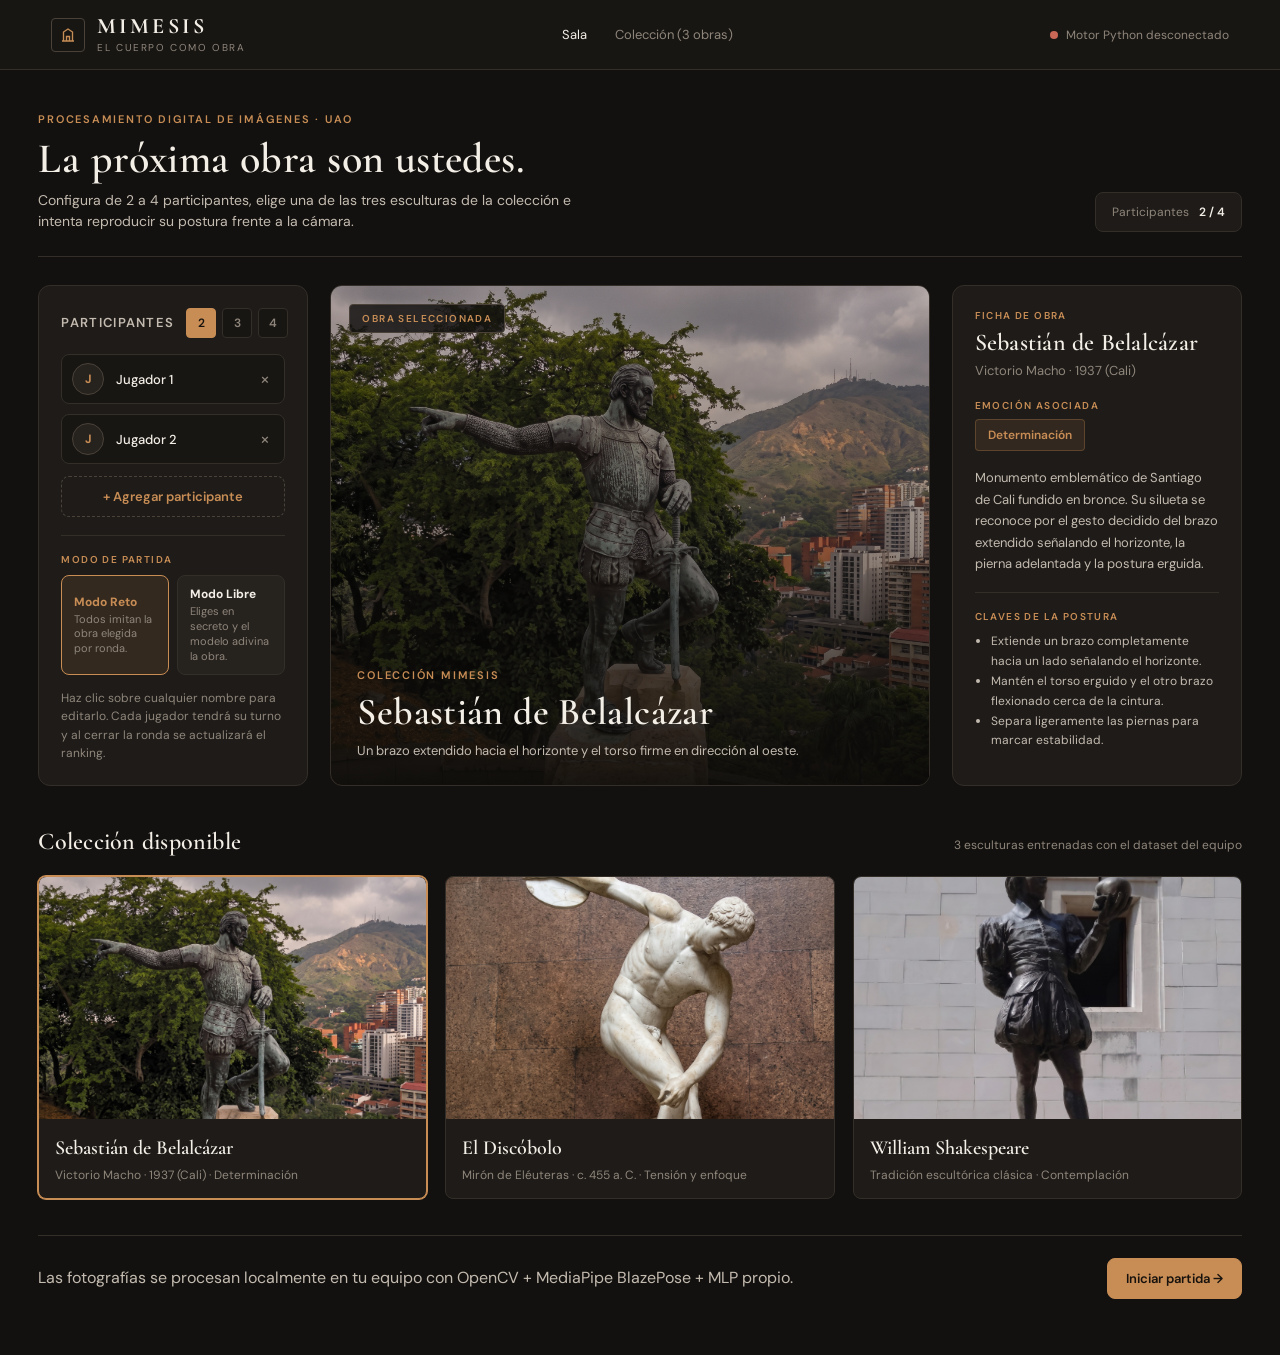
==== commit 56e90e80: "asegurar cumplir requisitos de la rubrica" ====
--- a/index.html
+++ b/index.html
@@ -66,7 +66,21 @@
                 + Agregar participante
             </button>
 
-            <p class="helper-text">
+            <div class="mode-selector">
+                <span class="plaque-label">Modo de partida</span>
+                <div class="mode-options" role="radiogroup" aria-label="Modo de partida">
+                    <button type="button" class="mode-option active" data-mode="challenge">
+                        <strong>Modo Reto</strong>
+                        <small>Todos imitan la obra elegida por ronda.</small>
+                    </button>
+                    <button type="button" class="mode-option" data-mode="classify">
+                        <strong>Modo Libre</strong>
+                        <small>Eliges en secreto y el modelo adivina la obra.</small>
+                    </button>
+                </div>
+            </div>
+
+            <p class="helper-text" id="mode-helper-text">
                 Haz clic sobre cualquier nombre para editarlo. Cada jugador tendrá su turno y al cerrar la ronda se actualizará el ranking.
             </p>
         </aside>
--- a/css/components.css
+++ b/css/components.css
@@ -493,6 +493,13 @@
     background: #0a0908;
     border: 1px solid var(--border-strong);
     border-radius: var(--radius-md);
+    transition: aspect-ratio 0.2s ease;
+}
+
+.camera-frame.portrait {
+    aspect-ratio: 3 / 4;
+    max-height: 600px;
+    margin-inline: auto;
 }
 
 .camera-frame video,
@@ -503,11 +510,6 @@
     height: 100%;
     object-fit: contain;
     background: #0a0908;
-}
-
-.camera-frame video {
-    transform: scaleX(-1);
-    object-fit: cover;
 }
 
 .camera-placeholder {
@@ -576,6 +578,56 @@
 
 .countdown.visible {
     display: grid;
+}
+
+.camera-device-bar {
+    display: flex;
+    flex-wrap: wrap;
+    align-items: center;
+    justify-content: center;
+    gap: 8px;
+    margin-top: 14px;
+}
+
+.camera-select-wrap {
+    display: inline-flex;
+    align-items: center;
+    gap: 8px;
+    flex: 1 1 220px;
+    max-width: 340px;
+    padding: 6px 10px;
+    border-radius: var(--radius-md);
+    border: 1px solid var(--border-strong);
+    background: var(--bg-elevated);
+    font-size: 12px;
+    color: var(--muted);
+}
+
+.camera-select {
+    flex: 1;
+    min-width: 0;
+    background: transparent;
+    border: none;
+    color: var(--ink);
+    font-size: 12px;
+    font-weight: 500;
+    outline: none;
+    cursor: pointer;
+}
+
+.camera-select option {
+    background: #1a1815;
+    color: var(--ink);
+}
+
+.btn-sm {
+    padding: 7px 12px;
+    font-size: 12px;
+}
+
+.btn-sm.active {
+    border-color: var(--accent);
+    color: var(--accent);
 }
 
 .camera-actions {
@@ -1001,3 +1053,305 @@
         grid-template-columns: 1fr;
     }
 }
+
+/* SELECTOR DE MODO DE PARTIDA (LOBBY) */
+
+.mode-selector {
+    margin-top: 18px;
+    padding-top: 16px;
+    border-top: 1px solid var(--border);
+}
+
+.mode-options {
+    display: grid;
+    grid-template-columns: 1fr 1fr;
+    gap: 8px;
+    margin-top: 8px;
+}
+
+.mode-option {
+    text-align: left;
+    padding: 10px 12px;
+    border-radius: var(--radius-md);
+    border: 1px solid var(--border);
+    background: var(--surface-soft);
+    color: var(--ink-secondary);
+    cursor: pointer;
+    transition: border-color 0.15s ease, background 0.15s ease;
+}
+
+.mode-option strong {
+    display: block;
+    font-size: 12px;
+    color: var(--ink);
+    margin-bottom: 2px;
+}
+
+.mode-option small {
+    display: block;
+    font-size: 11px;
+    color: var(--muted);
+    line-height: 1.35;
+}
+
+.mode-option:hover {
+    border-color: var(--border-strong);
+}
+
+.mode-option.active {
+    border-color: var(--accent);
+    background: var(--accent-soft);
+}
+
+.mode-option.active strong {
+    color: var(--accent);
+}
+
+/* SELECTOR DE VISTA SOBRE RESULTADO DEL JUGADOR */
+
+.visual-card-head {
+    display: flex;
+    align-items: center;
+    justify-content: space-between;
+    gap: 8px;
+    flex-wrap: wrap;
+    margin-bottom: 8px;
+}
+
+.visual-card-head h4 {
+    margin: 0;
+}
+
+.view-mode-bar {
+    display: inline-flex;
+    gap: 4px;
+    background: var(--surface-soft);
+    border: 1px solid var(--border);
+    border-radius: var(--radius-sm);
+    padding: 3px;
+}
+
+.view-pill {
+    border: none;
+    background: transparent;
+    color: var(--muted);
+    font-size: 11px;
+    font-weight: 600;
+    padding: 4px 8px;
+    border-radius: 4px;
+    cursor: pointer;
+    transition: background 0.15s ease, color 0.15s ease;
+}
+
+.view-pill:hover {
+    color: var(--ink);
+}
+
+.view-pill.active {
+    background: var(--accent);
+    color: #12110f;
+}
+
+.view-pill:disabled {
+    opacity: 0.4;
+    cursor: not-allowed;
+}
+
+/* CLASIFICADOR ML (PROBABILIDADES POR ESCULTURA) */
+
+.classifier-section {
+    margin-top: 18px;
+    padding: 14px 16px;
+    border-radius: var(--radius-md);
+    background: var(--surface-soft);
+    border: 1px solid var(--border);
+}
+
+.classifier-head {
+    display: flex;
+    align-items: center;
+    justify-content: space-between;
+    gap: 10px;
+    flex-wrap: wrap;
+    margin-bottom: 10px;
+}
+
+.classifier-head h4 {
+    margin: 0;
+    font-size: 13px;
+    letter-spacing: 0.04em;
+}
+
+.classifier-prediction {
+    font-size: 12px;
+    color: var(--accent);
+    font-weight: 600;
+}
+
+.classifier-prediction.unrecognized {
+    color: var(--score-low);
+}
+
+.prob-row {
+    display: grid;
+    grid-template-columns: 145px 1fr 48px;
+    align-items: center;
+    gap: 10px;
+    font-size: 12px;
+    margin-top: 8px;
+}
+
+.prob-row span {
+    color: var(--ink-secondary);
+    white-space: nowrap;
+    overflow: hidden;
+    text-overflow: ellipsis;
+}
+
+.prob-row.winner span,
+.prob-row.winner strong {
+    color: var(--ink);
+    font-weight: 600;
+}
+
+.prob-track {
+    height: 7px;
+    border-radius: 999px;
+    background: rgba(255, 255, 255, 0.08);
+    overflow: hidden;
+}
+
+.prob-fill {
+    height: 100%;
+    border-radius: 999px;
+    background: var(--muted);
+    transition: width 0.35s ease;
+}
+
+.prob-row.winner .prob-fill {
+    background: var(--accent);
+}
+
+.prob-row strong {
+    text-align: right;
+    font-size: 12px;
+    color: var(--muted);
+}
+
+/* MÉTRICAS DE SILUETA Y BOTÓN INSPECTOR PDI */
+
+.pdi-header-row {
+    display: flex;
+    align-items: center;
+    justify-content: space-between;
+    gap: 10px;
+    margin-top: 18px;
+    margin-bottom: 8px;
+}
+
+.pdi-header-row h4 {
+    margin: 0;
+    font-size: 13px;
+}
+
+.pdi-diagnostics.grid-5 {
+    margin-top: 0;
+    grid-template-columns: repeat(auto-fit, minmax(125px, 1fr));
+}
+
+/* GALERÍA COMPACTA EN BARRA LATERAL (MODO LIBRE) */
+
+.free-mode-gallery {
+    display: grid;
+    grid-template-columns: repeat(3, 1fr);
+    gap: 8px;
+    margin-top: 10px;
+}
+
+.free-mini-card {
+    border-radius: var(--radius-sm);
+    overflow: hidden;
+    border: 1px solid var(--border);
+    background: var(--surface-soft);
+    transition: border-color 0.15s ease;
+}
+
+.free-mini-card.predicted {
+    border-color: var(--accent);
+    box-shadow: 0 0 0 1px var(--accent);
+}
+
+.free-mini-card img {
+    width: 100%;
+    aspect-ratio: 3 / 4;
+    object-fit: cover;
+    display: block;
+}
+
+.free-mini-card span {
+    display: block;
+    font-size: 10px;
+    padding: 5px 4px;
+    text-align: center;
+    color: var(--ink-secondary);
+    white-space: nowrap;
+    overflow: hidden;
+    text-overflow: ellipsis;
+}
+
+/* MODAL INSPECTOR PIPELINE PDI */
+
+.modal-card.inspector-modal-card {
+    width: min(100%, 920px);
+    max-height: 90vh;
+    overflow-y: auto;
+}
+
+.inspector-grid {
+    display: grid;
+    grid-template-columns: repeat(auto-fit, minmax(195px, 1fr));
+    gap: 14px;
+    margin: 16px 0 20px;
+}
+
+.inspector-step {
+    background: var(--surface-soft);
+    border: 1px solid var(--border);
+    border-radius: var(--radius-md);
+    overflow: hidden;
+    display: flex;
+    flex-direction: column;
+}
+
+.inspector-step-img {
+    aspect-ratio: 4 / 3;
+    background: #0d0c0a;
+    display: grid;
+    place-items: center;
+    overflow: hidden;
+}
+
+.inspector-step-img img {
+    width: 100%;
+    height: 100%;
+    object-fit: contain;
+    display: block;
+}
+
+.inspector-step-body {
+    padding: 10px 12px;
+}
+
+.inspector-step-body strong {
+    display: block;
+    font-size: 12px;
+    color: var(--ink);
+    margin-bottom: 3px;
+}
+
+.inspector-step-body p {
+    font-size: 11px;
+    color: var(--muted);
+    line-height: 1.45;
+    margin: 0;
+}
